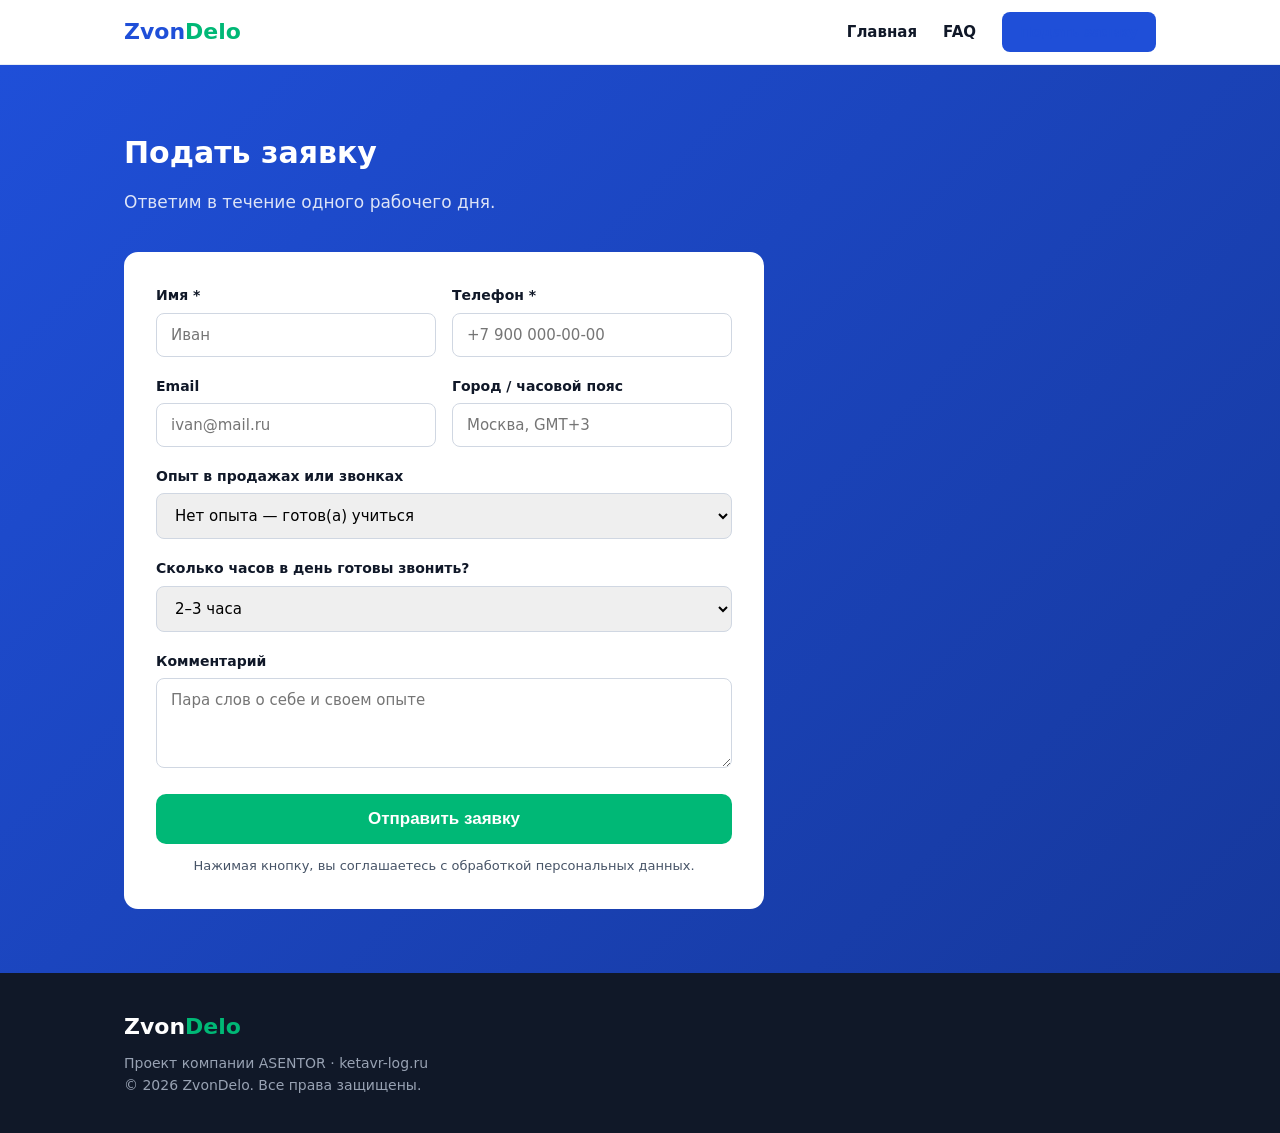
==== apply.html @ 4033c523 "split site into separate pages Co-Authored-By: Claude Fable 5 <noreply@anthropic.com>" ====
<!DOCTYPE html>
<html lang="ru">
<head>
<meta charset="UTF-8">
<meta name="viewport" content="width=device-width, initial-scale=1.0">
<title>Подать заявку — ZvonDelo | Стать оператором холодных звонков</title>
<meta name="description" content="Заявка на работу оператором холодных звонков в ZvonDelo. Займет 2 минуты — ответим в течение рабочего дня.">
<link rel="stylesheet" href="style.css">
</head>
<body>

<header>
  <div class="wrap nav">
    <a href="index.html" style="text-decoration:none"><div class="logo">Zvon<span>Delo</span></div></a>
    <div class="nav-links">
      <a href="index.html">Главная</a>
      <a href="faq.html">FAQ</a>
      <a class="btn-sm active" href="apply.html">Подать заявку</a>
    </div>
  </div>
</header>

<section class="form-sec" id="apply">
  <div class="wrap">
    <h2>Подать заявку</h2>
    <p class="sub">Ответим в течение одного рабочего дня.</p>
    <form onsubmit="event.preventDefault();alert('Спасибо! Ваша заявка отправлена. Мы свяжемся с вами в течение рабочего дня.');this.reset();">
      <div class="two">
        <div class="field"><label>Имя *</label><input required placeholder="Иван"></div>
        <div class="field"><label>Телефон *</label><input required type="tel" placeholder="+7 900 000-00-00"></div>
      </div>
      <div class="two">
        <div class="field"><label>Email</label><input type="email" placeholder="ivan@mail.ru"></div>
        <div class="field"><label>Город / часовой пояс</label><input placeholder="Москва, GMT+3"></div>
      </div>
      <div class="field"><label>Опыт в продажах или звонках</label>
        <select><option>Нет опыта — готов(а) учиться</option><option>До 1 года</option><option>1–3 года</option><option>Более 3 лет</option></select>
      </div>
      <div class="field"><label>Сколько часов в день готовы звонить?</label>
        <select><option>2–3 часа</option><option>4–5 часов</option><option>Полный день</option></select>
      </div>
      <div class="field"><label>Комментарий</label><textarea placeholder="Пара слов о себе и своем опыте"></textarea></div>
      <button type="submit">Отправить заявку</button>
      <div class="form-note">Нажимая кнопку, вы соглашаетесь с обработкой персональных данных.</div>
    </form>
  </div>
</section>

<footer>
  <div class="wrap">
    <div class="logo">Zvon<span style="color:var(--accent)">Delo</span></div>
    <div>Проект компании ASENTOR · ketavr-log.ru</div>
    <div>© 2026 ZvonDelo. Все права защищены.</div>
  </div>
</footer>

</body>
</html>
---- style.css ----
:root{
  --blue:#1f4fd8; --blue-dark:#16389c; --ink:#101828; --gray:#475467;
  --bg:#f7f9fc; --card:#ffffff; --accent:#00b876; --radius:14px;
}
*{margin:0;padding:0;box-sizing:border-box}
body{font-family:'Segoe UI',system-ui,-apple-system,sans-serif;color:var(--ink);background:var(--bg);line-height:1.6}
.wrap{max-width:1080px;margin:0 auto;padding:0 24px}
header{background:#fff;border-bottom:1px solid #e8edf5;position:sticky;top:0;z-index:10}
.nav{display:flex;align-items:center;justify-content:space-between;height:64px}
.logo{font-size:22px;font-weight:800;color:var(--blue)}
.logo span{color:var(--accent)}
.nav a.btn-sm{background:var(--blue);color:#fff;padding:9px 18px;border-radius:8px;text-decoration:none;font-weight:600;font-size:14px}
.nav-links{display:flex;gap:26px;align-items:center}
.nav-links a{color:var(--ink);text-decoration:none;font-size:15px;font-weight:600}
.nav-links a:hover{color:var(--blue)}
.nav-links a.active{color:var(--blue)}
@media(max-width:560px){.nav-links a:not(.btn-sm){display:none}}
.hero{padding:72px 0 64px;background:linear-gradient(135deg,#eef3ff 0%,#f7f9fc 60%)}
.hero h1{font-size:42px;line-height:1.15;max-width:640px;font-weight:800}
.hero h1 em{color:var(--blue);font-style:normal}
.hero p{font-size:19px;color:var(--gray);max-width:560px;margin:18px 0 30px}
.btn{display:inline-block;background:var(--blue);color:#fff;padding:15px 32px;border-radius:10px;font-size:17px;font-weight:700;text-decoration:none;transition:.2s}
.btn:hover{background:var(--blue-dark)}
.hero .note{font-size:14px;color:var(--gray);margin-top:12px}
.stats{display:flex;gap:48px;margin-top:44px;flex-wrap:wrap}
.stats div b{display:block;font-size:28px;color:var(--blue)}
.stats div span{font-size:14px;color:var(--gray)}
section{padding:64px 0}
h2{font-size:30px;font-weight:800;margin-bottom:12px}
.sub{color:var(--gray);font-size:17px;margin-bottom:36px;max-width:620px}
.grid{display:grid;grid-template-columns:repeat(auto-fit,minmax(240px,1fr));gap:20px}
.card{background:var(--card);border:1px solid #e8edf5;border-radius:var(--radius);padding:26px}
.card .num{width:38px;height:38px;border-radius:50%;background:var(--blue);color:#fff;display:flex;align-items:center;justify-content:center;font-weight:700;margin-bottom:14px}
.card h3{font-size:18px;margin-bottom:8px}
.card p{font-size:15px;color:var(--gray)}
.time{display:inline-block;background:#e6f9f1;color:var(--accent);font-size:13px;font-weight:700;padding:4px 12px;border-radius:6px;margin-bottom:10px}
.pay{background:#fff}
.pay-table{width:100%;border-collapse:collapse;background:var(--card);border-radius:var(--radius);overflow:hidden;border:1px solid #e8edf5}
.pay-table th{background:var(--blue);color:#fff;text-align:left;padding:14px 18px;font-size:15px}
.pay-table td{padding:14px 18px;border-top:1px solid #eef1f6;font-size:15px}
.pay-table td b{color:var(--accent);font-size:17px}
.projects .card h3{color:var(--blue)}
.req ul{list-style:none;display:grid;grid-template-columns:repeat(auto-fit,minmax(280px,1fr));gap:12px}
.req li{background:var(--card);border:1px solid #e8edf5;border-radius:10px;padding:14px 18px;font-size:15px}
.req li::before{content:"✓ ";color:var(--accent);font-weight:800}
.form-sec{background:linear-gradient(135deg,var(--blue) 0%,var(--blue-dark) 100%);color:#fff}
.form-sec h2,.form-sec .sub{color:#fff}
.form-sec .sub{opacity:.85}
form{background:#fff;border-radius:var(--radius);padding:32px;max-width:640px;color:var(--ink)}
.field{margin-bottom:18px}
.field label{display:block;font-size:14px;font-weight:600;margin-bottom:6px}
.field input,.field select,.field textarea{width:100%;padding:12px 14px;border:1px solid #d0d7e2;border-radius:8px;font-size:15px;font-family:inherit}
.field textarea{min-height:90px;resize:vertical}
.two{display:grid;grid-template-columns:1fr 1fr;gap:16px}
form button{width:100%;background:var(--accent);color:#fff;border:none;padding:15px;border-radius:10px;font-size:17px;font-weight:700;cursor:pointer}
form button:hover{filter:brightness(1.06)}
.form-note{font-size:13px;color:var(--gray);margin-top:12px;text-align:center}
.faq details{background:var(--card);border:1px solid #e8edf5;border-radius:10px;padding:18px 22px;margin-bottom:12px}
.faq summary{font-weight:700;cursor:pointer;font-size:16px}
.faq details p{margin-top:10px;color:var(--gray);font-size:15px}
.cta-strip{text-align:center;background:#fff;border-top:1px solid #e8edf5}
.cta-strip p{color:var(--gray);margin-bottom:20px}
footer{background:var(--ink);color:#98a2b3;padding:36px 0;font-size:14px}
footer .logo{color:#fff;margin-bottom:8px}
@media(max-width:640px){.hero h1{font-size:30px}.two{grid-template-columns:1fr}}
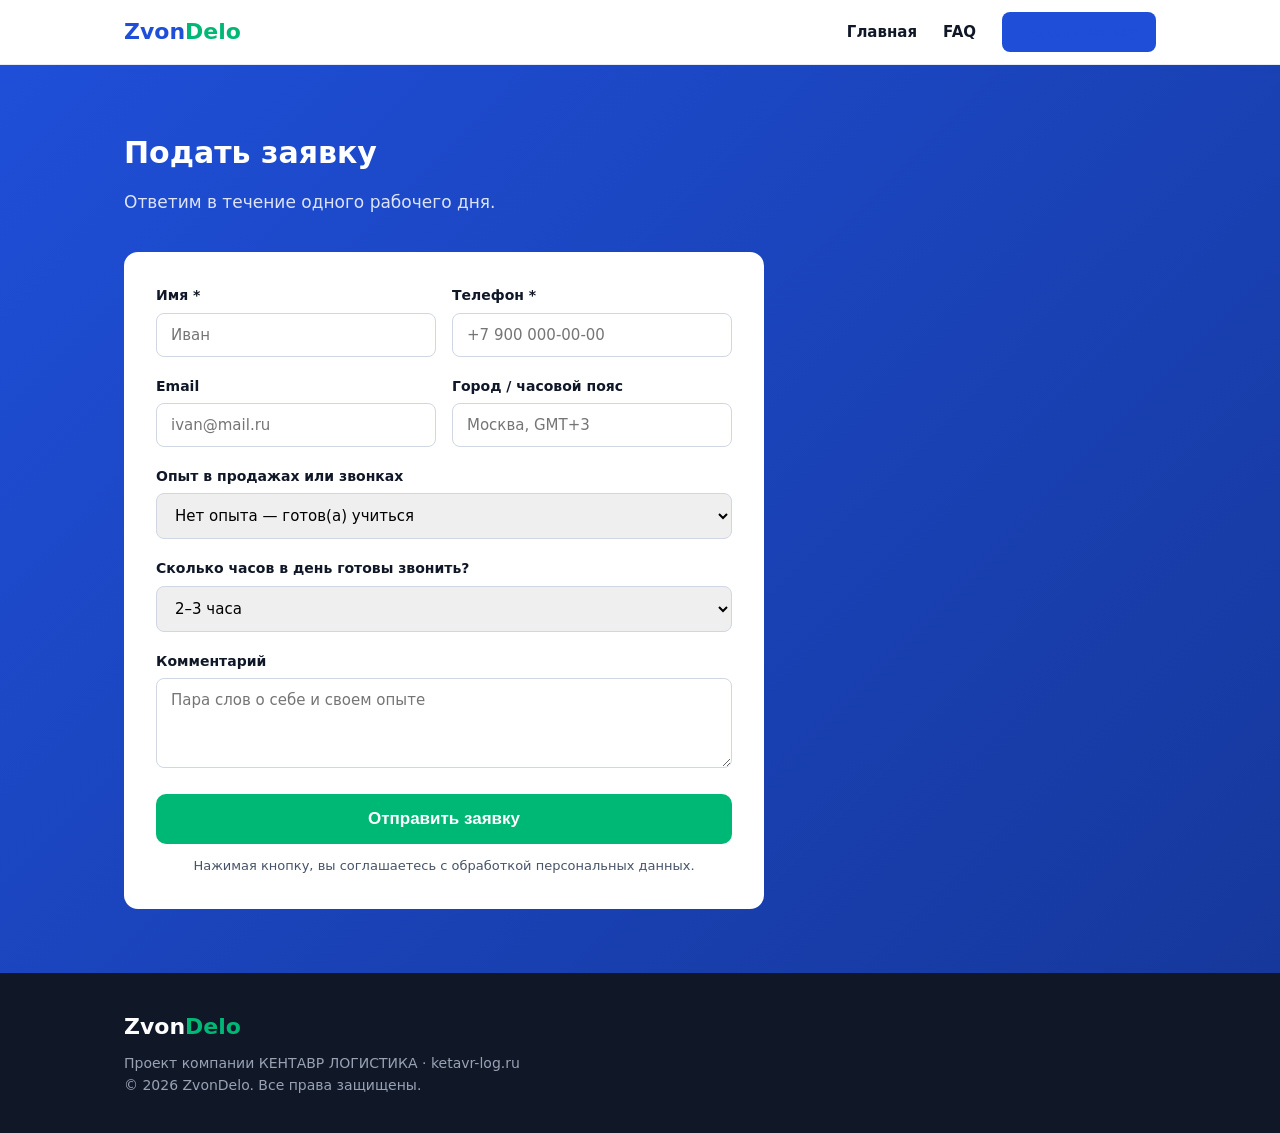
==== commit d3153ccf: "add ZD favicon Co-Authored-By: Claude Fable 5 <noreply@anthropic.com>" ====
--- a/apply.html
+++ b/apply.html
@@ -5,6 +5,7 @@
 <meta name="viewport" content="width=device-width, initial-scale=1.0">
 <title>Подать заявку — ZvonDelo | Стать оператором холодных звонков</title>
 <meta name="description" content="Заявка на работу оператором холодных звонков в ZvonDelo. Займет 2 минуты — ответим в течение рабочего дня.">
+<link rel="icon" type="image/svg+xml" href="favicon.svg">
 <link rel="stylesheet" href="style.css">
 </head>
 <body>
@@ -49,7 +50,7 @@
 <footer>
   <div class="wrap">
     <div class="logo">Zvon<span style="color:var(--accent)">Delo</span></div>
-    <div>Проект компании ASENTOR · ketavr-log.ru</div>
+    <div>Проект компании КЕНТАВР ЛОГИСТИКА · ketavr-log.ru</div>
     <div>© 2026 ZvonDelo. Все права защищены.</div>
   </div>
 </footer>
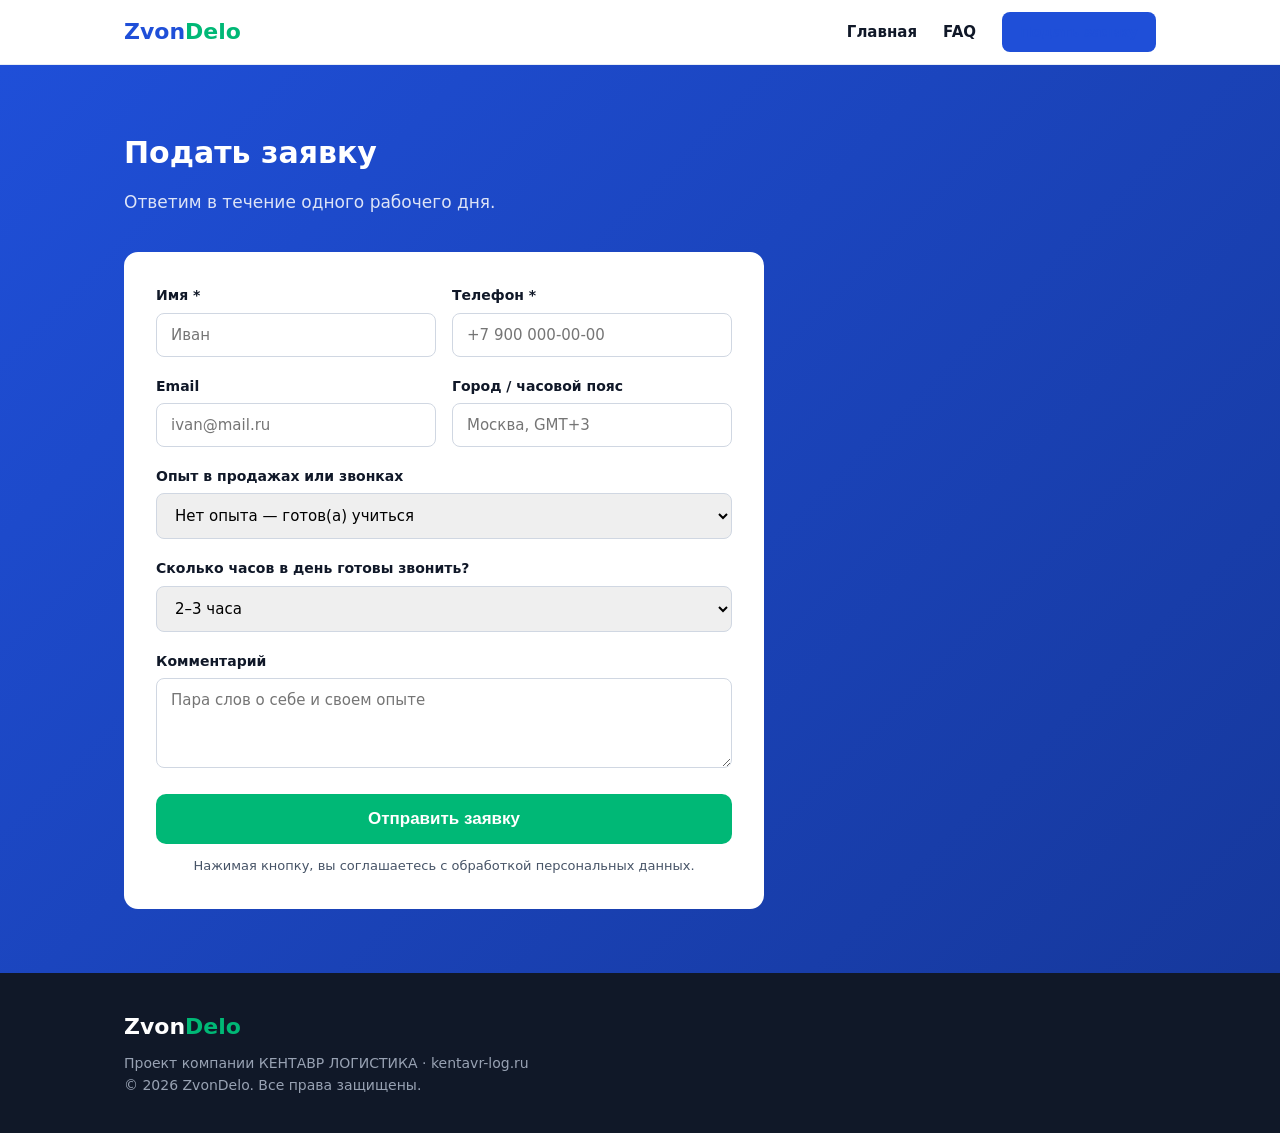
==== commit ad1d1e1e: "describe kentavr-log.ru project accurately, fix domain typo Co-Authored-By: Claude Fable 5 <noreply@" ====
--- a/apply.html
+++ b/apply.html
@@ -50,7 +50,7 @@
 <footer>
   <div class="wrap">
     <div class="logo">Zvon<span style="color:var(--accent)">Delo</span></div>
-    <div>Проект компании КЕНТАВР ЛОГИСТИКА · ketavr-log.ru</div>
+    <div>Проект компании КЕНТАВР ЛОГИСТИКА · kentavr-log.ru</div>
     <div>© 2026 ZvonDelo. Все права защищены.</div>
   </div>
 </footer>
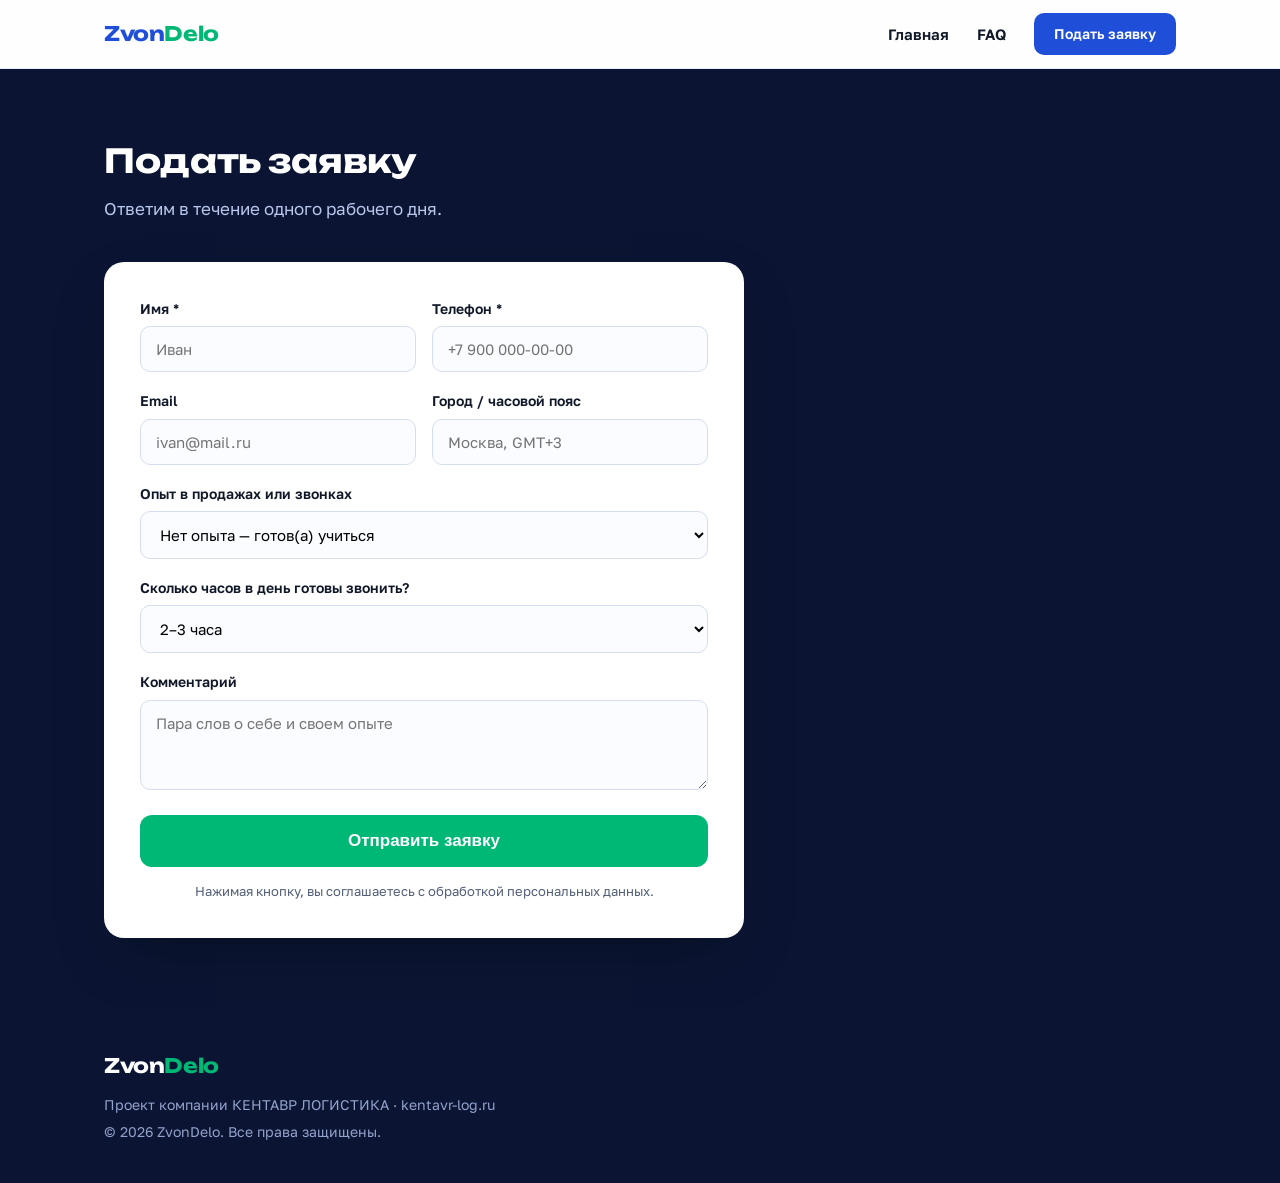
==== commit b7621bc6: "redesign: lively visual style with Unbounded/Golos type, animated hero and motion accents Co-Authore" ====
--- a/apply.html
+++ b/apply.html
@@ -1,11 +1,16 @@
 <!DOCTYPE html>
 <html lang="ru">
 <head>
+
+
 <meta charset="UTF-8">
 <meta name="viewport" content="width=device-width, initial-scale=1.0">
 <title>Подать заявку — ZvonDelo | Стать оператором холодных звонков</title>
 <meta name="description" content="Заявка на работу оператором холодных звонков в ZvonDelo. Займет 2 минуты — ответим в течение рабочего дня.">
 <link rel="icon" type="image/svg+xml" href="favicon.svg">
+<link rel="preconnect" href="https://fonts.googleapis.com">
+<link rel="preconnect" href="https://fonts.gstatic.com" crossorigin>
+<link href="https://fonts.googleapis.com/css2?family=Unbounded:wght@500;700&family=Golos+Text:wght@400;500;600;700&display=swap" rel="stylesheet">
 <link rel="stylesheet" href="style.css">
 </head>
 <body>
@@ -49,7 +54,7 @@
 
 <footer>
   <div class="wrap">
-    <div class="logo">Zvon<span style="color:var(--accent)">Delo</span></div>
+    <div class="logo">Zvon<span style="color:var(--green)">Delo</span></div>
     <div>Проект компании КЕНТАВР ЛОГИСТИКА · kentavr-log.ru</div>
     <div>© 2026 ZvonDelo. Все права защищены.</div>
   </div>
--- a/style.css
+++ b/style.css
@@ -1,65 +1,164 @@
 :root{
-  --blue:#1f4fd8; --blue-dark:#16389c; --ink:#101828; --gray:#475467;
-  --bg:#f7f9fc; --card:#ffffff; --accent:#00b876; --radius:14px;
+  --blue:#1f4fd8; --blue-dark:#1740b4; --navy:#0b1533; --navy-2:#13224f;
+  --ink:#101828; --gray:#525f77; --bg:#f6f8fe; --card:#ffffff;
+  --green:#00b876; --green-dark:#00915d; --line:#e4eaf7;
+  --radius:16px; --shadow:0 14px 34px -14px rgba(16,38,110,.18);
 }
 *{margin:0;padding:0;box-sizing:border-box}
-body{font-family:'Segoe UI',system-ui,-apple-system,sans-serif;color:var(--ink);background:var(--bg);line-height:1.6}
-.wrap{max-width:1080px;margin:0 auto;padding:0 24px}
-header{background:#fff;border-bottom:1px solid #e8edf5;position:sticky;top:0;z-index:10}
-.nav{display:flex;align-items:center;justify-content:space-between;height:64px}
-.logo{font-size:22px;font-weight:800;color:var(--blue)}
-.logo span{color:var(--accent)}
-.nav a.btn-sm{background:var(--blue);color:#fff;padding:9px 18px;border-radius:8px;text-decoration:none;font-weight:600;font-size:14px}
-.nav-links{display:flex;gap:26px;align-items:center}
-.nav-links a{color:var(--ink);text-decoration:none;font-size:15px;font-weight:600}
+body{font-family:'Golos Text',system-ui,-apple-system,'Segoe UI',sans-serif;color:var(--ink);background:var(--bg);line-height:1.6}
+h1,h2,h3,.logo{font-family:'Unbounded','Golos Text',sans-serif}
+.wrap{max-width:1120px;margin:0 auto;padding:0 24px}
+
+header{position:sticky;top:0;z-index:20;background:rgba(255,255,255,.86);backdrop-filter:blur(12px);-webkit-backdrop-filter:blur(12px);border-bottom:1px solid var(--line)}
+.nav{display:flex;align-items:center;justify-content:space-between;height:68px}
+.logo{font-size:20px;font-weight:700;color:var(--blue);letter-spacing:-.02em}
+.logo span{color:var(--green)}
+.nav-links{display:flex;gap:28px;align-items:center}
+.nav-links a{color:var(--ink);text-decoration:none;font-size:15px;font-weight:600;transition:color .2s}
 .nav-links a:hover{color:var(--blue)}
 .nav-links a.active{color:var(--blue)}
+.nav a.btn-sm{background:var(--blue);color:#fff;padding:10px 20px;border-radius:10px;text-decoration:none;font-weight:600;font-size:14px;transition:background .2s,transform .2s}
+.nav a.btn-sm:hover{background:var(--blue-dark);transform:translateY(-1px);color:#fff}
 @media(max-width:560px){.nav-links a:not(.btn-sm){display:none}}
-.hero{padding:72px 0 64px;background:linear-gradient(135deg,#eef3ff 0%,#f7f9fc 60%)}
-.hero h1{font-size:42px;line-height:1.15;max-width:640px;font-weight:800}
-.hero h1 em{color:var(--blue);font-style:normal}
-.hero p{font-size:19px;color:var(--gray);max-width:560px;margin:18px 0 30px}
-.btn{display:inline-block;background:var(--blue);color:#fff;padding:15px 32px;border-radius:10px;font-size:17px;font-weight:700;text-decoration:none;transition:.2s}
-.btn:hover{background:var(--blue-dark)}
-.hero .note{font-size:14px;color:var(--gray);margin-top:12px}
-.stats{display:flex;gap:48px;margin-top:44px;flex-wrap:wrap}
-.stats div b{display:block;font-size:28px;color:var(--blue)}
-.stats div span{font-size:14px;color:var(--gray)}
-section{padding:64px 0}
-h2{font-size:30px;font-weight:800;margin-bottom:12px}
-.sub{color:var(--gray);font-size:17px;margin-bottom:36px;max-width:620px}
+
+.hero{padding:76px 0 84px;position:relative;overflow:hidden}
+.hero::before{content:"";position:absolute;inset:0;background-image:radial-gradient(circle,#d9e3fa 1.2px,transparent 1.2px);background-size:24px 24px;opacity:.55;-webkit-mask-image:radial-gradient(720px 480px at 78% 30%,#000 0%,transparent 70%);mask-image:radial-gradient(720px 480px at 78% 30%,#000 0%,transparent 70%)}
+.hero-grid{display:grid;grid-template-columns:1.05fr .95fr;gap:56px;align-items:center;position:relative}
+.hero h1{font-size:clamp(30px,4.4vw,44px);line-height:1.14;font-weight:700;letter-spacing:-.01em}
+.hero h1 em{font-style:normal;color:var(--blue);background-image:linear-gradient(0deg,rgba(0,184,118,.22),rgba(0,184,118,.22));background-size:100% 34%;background-repeat:no-repeat;background-position:0 88%}
+.hero p{font-size:18px;color:var(--gray);max-width:540px;margin:20px 0 32px}
+.btn{display:inline-flex;align-items:center;gap:10px;background:var(--blue);color:#fff;padding:16px 32px;border-radius:12px;font-size:17px;font-weight:700;text-decoration:none;transition:background .2s,transform .2s,box-shadow .2s;box-shadow:0 10px 24px -10px rgba(31,79,216,.55)}
+.btn::after{content:"\2192";transition:transform .2s}
+.btn:hover{background:var(--blue-dark);transform:translateY(-2px)}
+.btn:hover::after{transform:translateX(4px)}
+.btn-green{background:var(--green);box-shadow:0 10px 24px -10px rgba(0,184,118,.55)}
+.btn-green:hover{background:var(--green-dark)}
+.hero .note{font-size:14px;color:var(--gray);margin-top:14px}
+.stats{display:flex;gap:32px;margin-top:44px;flex-wrap:wrap}
+.stats div b{display:block;font-size:24px;color:var(--blue);font-family:'Unbounded',sans-serif;font-weight:700}
+.stats div span{font-size:13px;color:var(--gray);display:block;max-width:150px}
+
+.hero-visual{position:relative;padding:36px 12px 44px}
+.call-card{background:#fff;border:1px solid var(--line);border-radius:20px;padding:26px;box-shadow:0 24px 60px -20px rgba(16,38,110,.28);transform:rotate(-1.5deg);position:relative}
+.call-top{display:flex;align-items:center;gap:10px;font-size:13px;font-weight:600;color:var(--gray)}
+.call-timer{margin-left:auto;font-variant-numeric:tabular-nums;color:var(--ink);background:#eef3ff;padding:2px 10px;border-radius:6px;font-weight:700}
+.live-dot{width:9px;height:9px;border-radius:50%;background:var(--green);animation:pulse 1.6s ease-out infinite}
+@keyframes pulse{0%{box-shadow:0 0 0 0 rgba(0,184,118,.5)}100%{box-shadow:0 0 0 10px rgba(0,184,118,0)}}
+.call-company{font-size:20px;font-weight:700;margin-top:14px}
+.call-role{font-size:14px;color:var(--gray)}
+.wave{display:flex;gap:5px;align-items:flex-end;height:28px;margin-top:18px}
+.wave i{width:5px;border-radius:3px;background:var(--blue);height:100%;transform-origin:bottom;animation:eq 1.1s ease-in-out infinite}
+.wave i:nth-child(1){animation-delay:0s;opacity:.9}
+.wave i:nth-child(2){animation-delay:.12s}
+.wave i:nth-child(3){animation-delay:.24s;opacity:.8}
+.wave i:nth-child(4){animation-delay:.36s}
+.wave i:nth-child(5){animation-delay:.48s;opacity:.7}
+.wave i:nth-child(6){animation-delay:.6s}
+.wave i:nth-child(7){animation-delay:.72s;opacity:.85}
+@keyframes eq{0%,100%{transform:scaleY(.25)}50%{transform:scaleY(1)}}
+.chip{position:absolute;display:flex;gap:10px;align-items:center;background:#fff;border:1px solid var(--line);box-shadow:var(--shadow);border-radius:999px;padding:10px 18px;font-size:13px;font-weight:600;white-space:nowrap}
+.chip b{color:var(--green);font-size:14px}
+.chip-lead{top:0;right:0;animation:float 5s ease-in-out infinite}
+.chip-meet{bottom:52px;left:-18px;animation:float 6s .8s ease-in-out infinite}
+.chip-pay{bottom:-6px;right:22px;animation:float 5.5s .4s ease-in-out infinite}
+@keyframes float{0%,100%{transform:translateY(0)}50%{transform:translateY(-9px)}}
+
+.ticker{background:var(--navy);overflow:hidden;padding:13px 0}
+.ticker-track{display:flex;gap:44px;width:max-content;animation:ticker 28s linear infinite}
+.ticker-track span{color:#c2cff2;font-size:13px;font-weight:600;letter-spacing:.08em;text-transform:uppercase;white-space:nowrap}
+.ticker-track span.dot{color:var(--green)}
+@keyframes ticker{to{transform:translateX(-50%)}}
+
+section{padding:72px 0}
+h2{font-size:clamp(24px,3.2vw,33px);font-weight:700;margin-bottom:14px;letter-spacing:-.01em;line-height:1.2}
+.sub{color:var(--gray);font-size:17px;margin-bottom:40px;max-width:620px}
 .grid{display:grid;grid-template-columns:repeat(auto-fit,minmax(240px,1fr));gap:20px}
-.card{background:var(--card);border:1px solid #e8edf5;border-radius:var(--radius);padding:26px}
-.card .num{width:38px;height:38px;border-radius:50%;background:var(--blue);color:#fff;display:flex;align-items:center;justify-content:center;font-weight:700;margin-bottom:14px}
-.card h3{font-size:18px;margin-bottom:8px}
+.card{background:var(--card);border:1px solid var(--line);border-radius:var(--radius);padding:28px;transition:transform .25s,box-shadow .25s,border-color .25s}
+.card:hover{transform:translateY(-5px);box-shadow:var(--shadow);border-color:#c9d7fb}
+.card .num{display:inline-flex;width:42px;height:42px;border-radius:12px;background:#e8efff;color:var(--blue);align-items:center;justify-content:center;font-family:'Unbounded',sans-serif;font-weight:700;font-size:17px;margin-bottom:16px}
+.card h3{font-size:17px;margin-bottom:8px;font-weight:600}
 .card p{font-size:15px;color:var(--gray)}
-.time{display:inline-block;background:#e6f9f1;color:var(--accent);font-size:13px;font-weight:700;padding:4px 12px;border-radius:6px;margin-bottom:10px}
+.time{display:inline-block;background:#e6f9f1;color:var(--green-dark);font-size:13px;font-weight:700;padding:4px 12px;border-radius:999px;margin-bottom:12px}
+
 .pay{background:#fff}
-.pay-table{width:100%;border-collapse:collapse;background:var(--card);border-radius:var(--radius);overflow:hidden;border:1px solid #e8edf5}
-.pay-table th{background:var(--blue);color:#fff;text-align:left;padding:14px 18px;font-size:15px}
-.pay-table td{padding:14px 18px;border-top:1px solid #eef1f6;font-size:15px}
-.pay-table td b{color:var(--accent);font-size:17px}
-.projects .card h3{color:var(--blue)}
-.req ul{list-style:none;display:grid;grid-template-columns:repeat(auto-fit,minmax(280px,1fr));gap:12px}
-.req li{background:var(--card);border:1px solid #e8edf5;border-radius:10px;padding:14px 18px;font-size:15px}
-.req li::before{content:"✓ ";color:var(--accent);font-weight:800}
-.form-sec{background:linear-gradient(135deg,var(--blue) 0%,var(--blue-dark) 100%);color:#fff}
-.form-sec h2,.form-sec .sub{color:#fff}
-.form-sec .sub{opacity:.85}
-form{background:#fff;border-radius:var(--radius);padding:32px;max-width:640px;color:var(--ink)}
+.pay-table{width:100%;border-collapse:collapse;background:var(--card);border-radius:var(--radius);overflow:hidden;border:1px solid var(--line);box-shadow:var(--shadow)}
+.pay-table th{background:var(--navy);color:#fff;text-align:left;padding:16px 20px;font-size:14px;letter-spacing:.04em;text-transform:uppercase}
+.pay-table td{padding:16px 20px;border-top:1px solid #eef1f6;font-size:15px;transition:background .2s}
+.pay-table tr:hover td{background:#f4f8ff}
+.pay-table td b{color:var(--green-dark);font-size:18px;white-space:nowrap}
+.pay-table tr.bonus td{background:#f2fbf7}
+.pay-table tr.bonus:hover td{background:#e9f8f1}
+
+.project-panel{background:var(--navy);border-radius:24px;padding:52px;position:relative;overflow:hidden}
+.project-panel::before{content:"";position:absolute;inset:0;background:radial-gradient(640px 320px at 85% 10%,rgba(31,79,216,.4),transparent 65%)}
+.project-panel>*{position:relative}
+.project-panel h2{color:#fff}
+.project-panel .sub{color:#b9c6ec}
+.route{display:flex;align-items:center;gap:16px;margin:8px 0 32px;flex-wrap:wrap}
+.route-pill{border:1px solid rgba(255,255,255,.25);color:#fff;padding:10px 22px;border-radius:999px;font-weight:600;font-size:15px;background:rgba(255,255,255,.06);white-space:nowrap}
+.route-line{flex:1;min-width:70px;height:2px;background:repeating-linear-gradient(90deg,#4d6ff0 0 12px,transparent 12px 22px);animation:dash 1s linear infinite}
+@keyframes dash{to{background-position:22px 0}}
+.route-arrow{color:#4d6ff0;font-size:20px}
+.project-card{background:rgba(255,255,255,.05);border:1px solid rgba(255,255,255,.14);border-radius:16px;padding:28px}
+.project-card h3{color:#8fb0ff;font-size:18px;margin-bottom:10px}
+.project-card p{color:#c3cdec;font-size:15px}
+
+.req ul{list-style:none;display:grid;grid-template-columns:repeat(auto-fit,minmax(280px,1fr));gap:14px}
+.req li{background:var(--card);border:1px solid var(--line);border-radius:12px;padding:16px 20px;font-size:15px;display:flex;align-items:center;gap:12px;transition:border-color .25s,transform .25s}
+.req li:hover{border-color:var(--green);transform:translateY(-2px)}
+.req li::before{content:"\2713";flex:0 0 auto;display:inline-flex;width:24px;height:24px;border-radius:50%;background:#e6f9f1;color:var(--green-dark);align-items:center;justify-content:center;font-size:13px;font-weight:800}
+
+.cta-panel{background:var(--navy);border-radius:24px;padding:64px 32px;text-align:center;position:relative;overflow:hidden}
+.cta-panel::before{content:"";position:absolute;inset:0;background:radial-gradient(500px 260px at 50% 0%,rgba(0,184,118,.25),transparent 65%)}
+.cta-panel>*{position:relative}
+.cta-panel h2{color:#fff}
+.cta-panel p{color:#b9c6ec;margin-bottom:28px}
+
+.form-sec{background:var(--navy)}
+.form-sec h2{color:#fff}
+.form-sec .sub{color:#b9c6ec}
+form{background:#fff;border-radius:20px;padding:36px;max-width:640px;color:var(--ink);box-shadow:0 24px 60px -20px rgba(0,0,0,.35)}
 .field{margin-bottom:18px}
 .field label{display:block;font-size:14px;font-weight:600;margin-bottom:6px}
-.field input,.field select,.field textarea{width:100%;padding:12px 14px;border:1px solid #d0d7e2;border-radius:8px;font-size:15px;font-family:inherit}
+.field input,.field select,.field textarea{width:100%;padding:13px 15px;border:1px solid #d5ddef;border-radius:10px;font-size:15px;font-family:inherit;transition:border-color .2s,box-shadow .2s;background:#fbfcff}
+.field input:focus,.field select:focus,.field textarea:focus{outline:none;border-color:var(--blue);box-shadow:0 0 0 4px rgba(31,79,216,.12);background:#fff}
 .field textarea{min-height:90px;resize:vertical}
 .two{display:grid;grid-template-columns:1fr 1fr;gap:16px}
-form button{width:100%;background:var(--accent);color:#fff;border:none;padding:15px;border-radius:10px;font-size:17px;font-weight:700;cursor:pointer}
-form button:hover{filter:brightness(1.06)}
-.form-note{font-size:13px;color:var(--gray);margin-top:12px;text-align:center}
-.faq details{background:var(--card);border:1px solid #e8edf5;border-radius:10px;padding:18px 22px;margin-bottom:12px}
-.faq summary{font-weight:700;cursor:pointer;font-size:16px}
-.faq details p{margin-top:10px;color:var(--gray);font-size:15px}
-.cta-strip{text-align:center;background:#fff;border-top:1px solid #e8edf5}
-.cta-strip p{color:var(--gray);margin-bottom:20px}
-footer{background:var(--ink);color:#98a2b3;padding:36px 0;font-size:14px}
+form button{width:100%;background:var(--green);color:#fff;border:none;padding:16px;border-radius:12px;font-size:17px;font-weight:700;cursor:pointer;transition:background .2s,transform .2s}
+form button:hover{background:var(--green-dark);transform:translateY(-1px)}
+.form-note{font-size:13px;color:var(--gray);margin-top:14px;text-align:center}
+
+.faq details{background:var(--card);border:1px solid var(--line);border-radius:14px;padding:18px 24px;margin-bottom:12px;transition:border-color .25s,box-shadow .25s}
+.faq details[open]{border-color:#c9d7fb;box-shadow:var(--shadow)}
+.faq summary{font-weight:600;cursor:pointer;font-size:16px;list-style:none;display:flex;align-items:center;justify-content:space-between;gap:16px}
+.faq summary::-webkit-details-marker{display:none}
+.faq summary::after{content:"+";font-size:24px;font-weight:400;color:var(--blue);transition:transform .25s;line-height:1}
+.faq details[open] summary::after{transform:rotate(45deg)}
+.faq details p{margin-top:12px;color:var(--gray);font-size:15px}
+
+.cta-strip{background:transparent}
+footer{background:var(--navy);color:#93a2cd;padding:40px 0;font-size:14px}
 footer .logo{color:#fff;margin-bottom:8px}
-@media(max-width:640px){.hero h1{font-size:30px}.two{grid-template-columns:1fr}}
+footer .wrap{display:flex;flex-direction:column;gap:4px}
+
+.reveal{opacity:1}
+@media (prefers-reduced-motion:no-preference){
+  .reveal{opacity:0;transform:translateY(18px);transition:opacity .6s cubic-bezier(.2,.7,.2,1),transform .6s cubic-bezier(.2,.7,.2,1)}
+  .reveal.in{opacity:1;transform:none}
+}
+@media (prefers-reduced-motion:reduce){
+  *,*::before,*::after{animation:none!important;transition:none!important}
+}
+
+@media(max-width:860px){
+  .hero-grid{grid-template-columns:1fr;gap:40px}
+  .hero-visual{max-width:440px;margin:0 auto;padding:36px 0 44px}
+  .chip-meet{left:0}
+  .project-panel{padding:36px 24px}
+}
+@media(max-width:640px){
+  .hero{padding:56px 0 64px}
+  .stats{gap:28px}
+  .two{grid-template-columns:1fr}
+  section{padding:56px 0}
+}
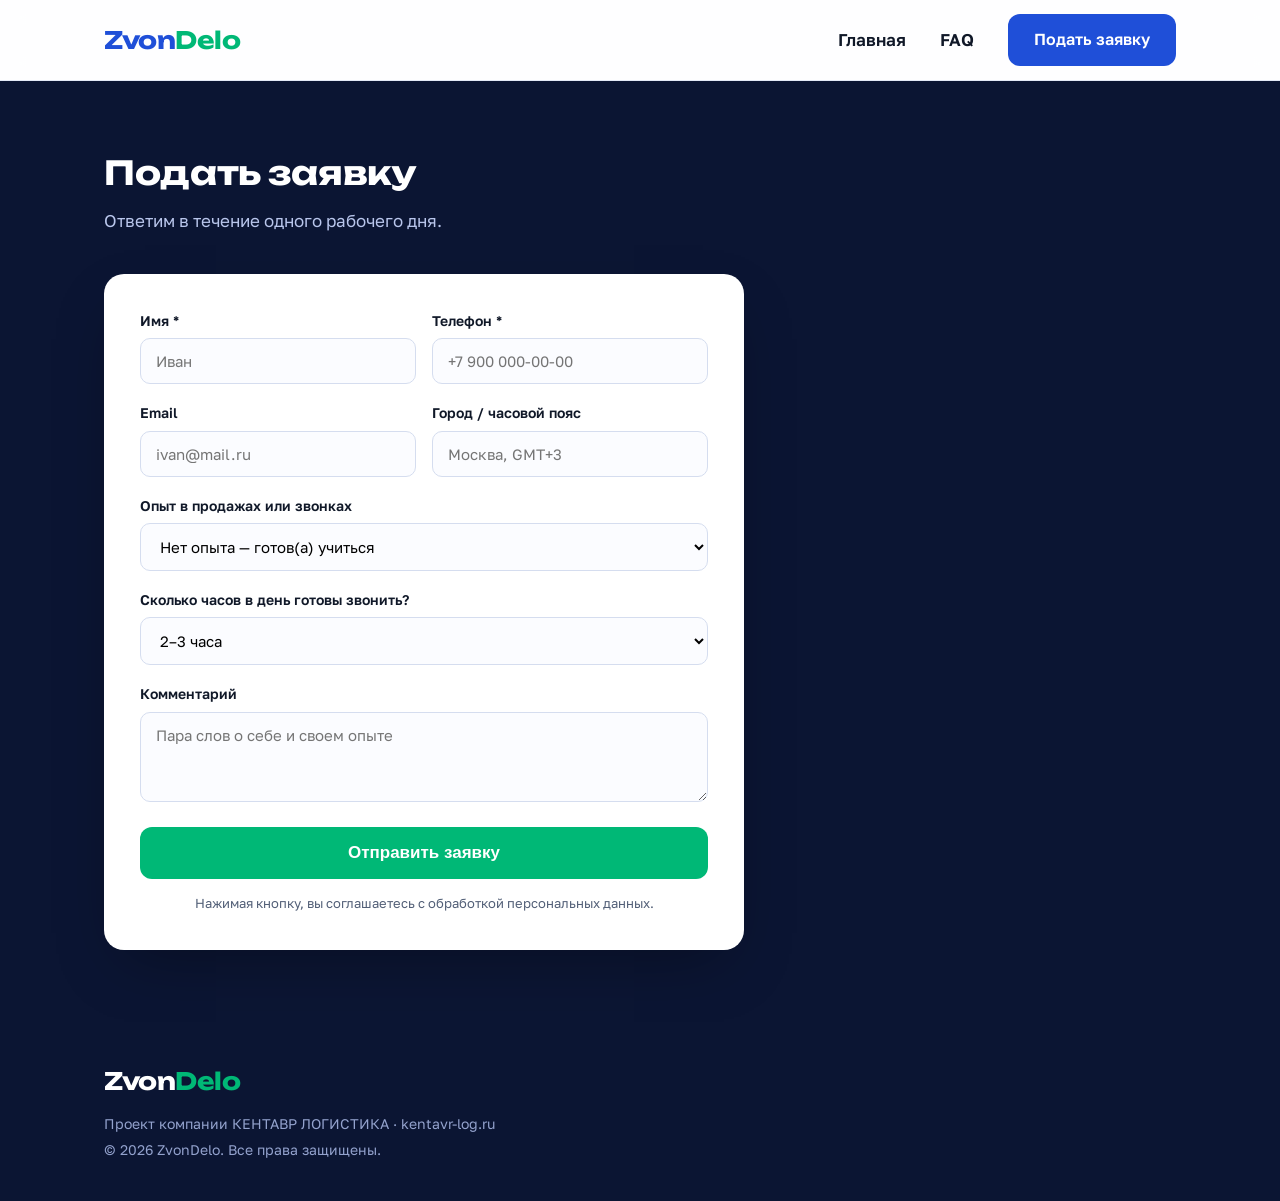
==== commit 9dbce8f1: "wire apply form to Supabase, enlarge nav Co-Authored-By: Claude Fable 5 <noreply@anthropic.com>" ====
--- a/apply.html
+++ b/apply.html
@@ -30,27 +30,64 @@
   <div class="wrap">
     <h2>Подать заявку</h2>
     <p class="sub">Ответим в течение одного рабочего дня.</p>
-    <form onsubmit="event.preventDefault();alert('Спасибо! Ваша заявка отправлена. Мы свяжемся с вами в течение рабочего дня.');this.reset();">
+    <form id="apply-form">
       <div class="two">
-        <div class="field"><label>Имя *</label><input required placeholder="Иван"></div>
-        <div class="field"><label>Телефон *</label><input required type="tel" placeholder="+7 900 000-00-00"></div>
+        <div class="field"><label>Имя *</label><input name="name" required placeholder="Иван"></div>
+        <div class="field"><label>Телефон *</label><input name="phone" required type="tel" placeholder="+7 900 000-00-00"></div>
       </div>
       <div class="two">
-        <div class="field"><label>Email</label><input type="email" placeholder="ivan@mail.ru"></div>
-        <div class="field"><label>Город / часовой пояс</label><input placeholder="Москва, GMT+3"></div>
+        <div class="field"><label>Email</label><input name="email" type="email" placeholder="ivan@mail.ru"></div>
+        <div class="field"><label>Город / часовой пояс</label><input name="city" placeholder="Москва, GMT+3"></div>
       </div>
       <div class="field"><label>Опыт в продажах или звонках</label>
-        <select><option>Нет опыта — готов(а) учиться</option><option>До 1 года</option><option>1–3 года</option><option>Более 3 лет</option></select>
+        <select name="experience"><option>Нет опыта — готов(а) учиться</option><option>До 1 года</option><option>1–3 года</option><option>Более 3 лет</option></select>
       </div>
       <div class="field"><label>Сколько часов в день готовы звонить?</label>
-        <select><option>2–3 часа</option><option>4–5 часов</option><option>Полный день</option></select>
+        <select name="hours"><option>2–3 часа</option><option>4–5 часов</option><option>Полный день</option></select>
       </div>
-      <div class="field"><label>Комментарий</label><textarea placeholder="Пара слов о себе и своем опыте"></textarea></div>
+      <div class="field"><label>Комментарий</label><textarea name="comment" placeholder="Пара слов о себе и своем опыте"></textarea></div>
       <button type="submit">Отправить заявку</button>
       <div class="form-note">Нажимая кнопку, вы соглашаетесь с обработкой персональных данных.</div>
+      <div class="form-msg form-msg-ok" hidden>Спасибо! Ваша заявка отправлена. Мы свяжемся с вами в течение рабочего дня.</div>
+      <div class="form-msg form-msg-err" hidden>Не удалось отправить заявку. Проверьте интернет и попробуйте еще раз.</div>
     </form>
   </div>
 </section>
+
+<script>
+(function(){
+  var SB_URL='https://ovjdxocmwrbjxkfrbwin.supabase.co';
+  var SB_KEY='eyJhbGciOiJIUzI1NiIsInR5cCI6IkpXVCJ9.eyJpc3MiOiJzdXBhYmFzZSIsInJlZiI6Im92amR4b2Ntd3JianhrZnJid2luIiwicm9sZSI6ImFub24iLCJpYXQiOjE3ODMwOTY3NjEsImV4cCI6MjA5ODY3Mjc2MX0.4yHaaY3BzSdKSomHhPeoMCQ7HzO7hz7ssjTV-bt1ZaI';
+  var form=document.getElementById('apply-form');
+  form.addEventListener('submit',function(ev){
+    ev.preventDefault();
+    var btn=form.querySelector('button');
+    var ok=form.querySelector('.form-msg-ok');
+    var err=form.querySelector('.form-msg-err');
+    ok.hidden=true;err.hidden=true;
+    btn.disabled=true;btn.textContent='Отправляем…';
+    var fd=new FormData(form);
+    var body={
+      name:fd.get('name'),phone:fd.get('phone'),
+      email:fd.get('email')||null,city:fd.get('city')||null,
+      experience:fd.get('experience'),hours:fd.get('hours'),
+      comment:fd.get('comment')||null
+    };
+    fetch(SB_URL+'/rest/v1/zvondelo_applications',{
+      method:'POST',
+      headers:{'apikey':SB_KEY,'Authorization':'Bearer '+SB_KEY,'Content-Type':'application/json','Prefer':'return=minimal'},
+      body:JSON.stringify(body)
+    }).then(function(r){
+      if(!r.ok){throw new Error('HTTP '+r.status)}
+      form.reset();ok.hidden=false;
+      btn.textContent='Заявка отправлена ✓';
+    }).catch(function(){
+      err.hidden=false;
+      btn.disabled=false;btn.textContent='Отправить заявку';
+    });
+  });
+})();
+</script>
 
 <footer>
   <div class="wrap">
--- a/style.css
+++ b/style.css
@@ -10,14 +10,14 @@
 .wrap{max-width:1120px;margin:0 auto;padding:0 24px}
 
 header{position:sticky;top:0;z-index:20;background:rgba(255,255,255,.86);backdrop-filter:blur(12px);-webkit-backdrop-filter:blur(12px);border-bottom:1px solid var(--line)}
-.nav{display:flex;align-items:center;justify-content:space-between;height:68px}
-.logo{font-size:20px;font-weight:700;color:var(--blue);letter-spacing:-.02em}
+.nav{display:flex;align-items:center;justify-content:space-between;height:80px}
+.logo{font-size:24px;font-weight:700;color:var(--blue);letter-spacing:-.02em}
 .logo span{color:var(--green)}
-.nav-links{display:flex;gap:28px;align-items:center}
-.nav-links a{color:var(--ink);text-decoration:none;font-size:15px;font-weight:600;transition:color .2s}
+.nav-links{display:flex;gap:34px;align-items:center}
+.nav-links a{color:var(--ink);text-decoration:none;font-size:17px;font-weight:600;transition:color .2s}
 .nav-links a:hover{color:var(--blue)}
 .nav-links a.active{color:var(--blue)}
-.nav a.btn-sm{background:var(--blue);color:#fff;padding:10px 20px;border-radius:10px;text-decoration:none;font-weight:600;font-size:14px;transition:background .2s,transform .2s}
+.nav a.btn-sm{background:var(--blue);color:#fff;padding:13px 26px;border-radius:12px;text-decoration:none;font-weight:600;font-size:16px;transition:background .2s,transform .2s}
 .nav a.btn-sm:hover{background:var(--blue-dark);transform:translateY(-1px);color:#fff}
 @media(max-width:560px){.nav-links a:not(.btn-sm){display:none}}
 
@@ -127,6 +127,9 @@
 form button{width:100%;background:var(--green);color:#fff;border:none;padding:16px;border-radius:12px;font-size:17px;font-weight:700;cursor:pointer;transition:background .2s,transform .2s}
 form button:hover{background:var(--green-dark);transform:translateY(-1px)}
 .form-note{font-size:13px;color:var(--gray);margin-top:14px;text-align:center}
+.form-msg{margin-top:16px;padding:14px 18px;border-radius:10px;font-size:15px;font-weight:600;text-align:center}
+.form-msg-ok{background:#e6f9f1;color:var(--green-dark)}
+.form-msg-err{background:#fdecec;color:#c0392b}
 
 .faq details{background:var(--card);border:1px solid var(--line);border-radius:14px;padding:18px 24px;margin-bottom:12px;transition:border-color .25s,box-shadow .25s}
 .faq details[open]{border-color:#c9d7fb;box-shadow:var(--shadow)}
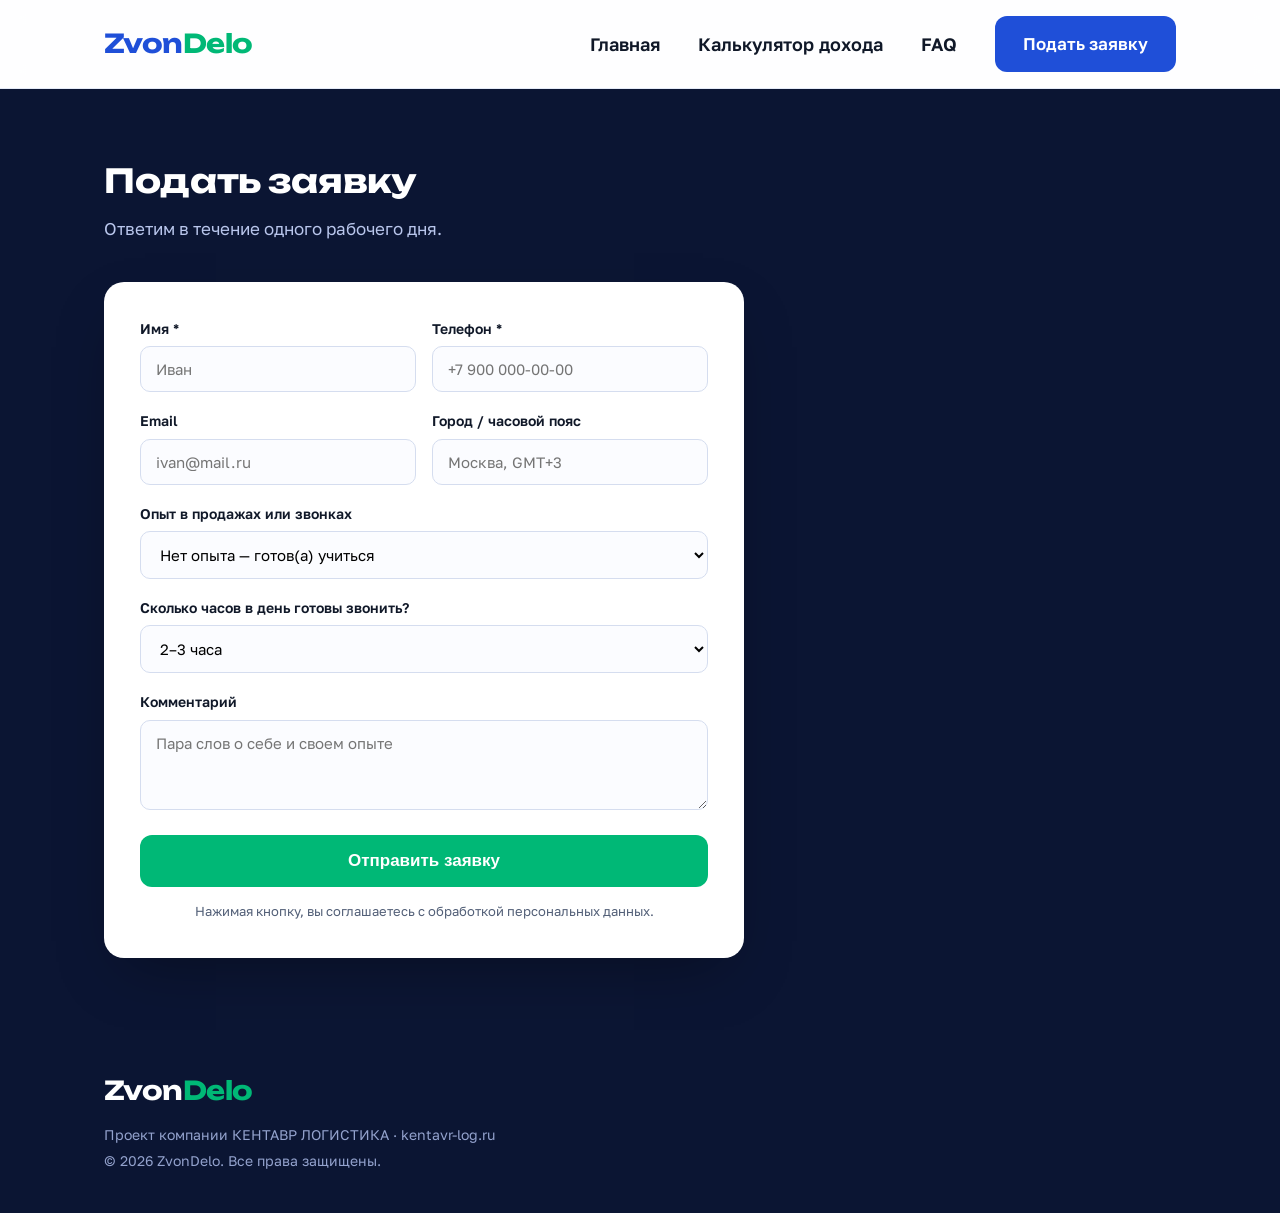
==== commit 8cb2be6b: "add income calculator tab, enlarge nav further Co-Authored-By: Claude Fable 5 <noreply@anthropic.com" ====
--- a/apply.html
+++ b/apply.html
@@ -20,6 +20,7 @@
     <a href="index.html" style="text-decoration:none"><div class="logo">Zvon<span>Delo</span></div></a>
     <div class="nav-links">
       <a href="index.html">Главная</a>
+      <a href="calculator.html">Калькулятор дохода</a>
       <a href="faq.html">FAQ</a>
       <a class="btn-sm active" href="apply.html">Подать заявку</a>
     </div>
--- a/style.css
+++ b/style.css
@@ -10,14 +10,14 @@
 .wrap{max-width:1120px;margin:0 auto;padding:0 24px}
 
 header{position:sticky;top:0;z-index:20;background:rgba(255,255,255,.86);backdrop-filter:blur(12px);-webkit-backdrop-filter:blur(12px);border-bottom:1px solid var(--line)}
-.nav{display:flex;align-items:center;justify-content:space-between;height:80px}
-.logo{font-size:24px;font-weight:700;color:var(--blue);letter-spacing:-.02em}
+.nav{display:flex;align-items:center;justify-content:space-between;height:88px}
+.logo{font-size:26px;font-weight:700;color:var(--blue);letter-spacing:-.02em}
 .logo span{color:var(--green)}
-.nav-links{display:flex;gap:34px;align-items:center}
-.nav-links a{color:var(--ink);text-decoration:none;font-size:17px;font-weight:600;transition:color .2s}
+.nav-links{display:flex;gap:38px;align-items:center}
+.nav-links a{color:var(--ink);text-decoration:none;font-size:18px;font-weight:600;transition:color .2s}
 .nav-links a:hover{color:var(--blue)}
 .nav-links a.active{color:var(--blue)}
-.nav a.btn-sm{background:var(--blue);color:#fff;padding:13px 26px;border-radius:12px;text-decoration:none;font-weight:600;font-size:16px;transition:background .2s,transform .2s}
+.nav a.btn-sm{background:var(--blue);color:#fff;padding:14px 28px;border-radius:12px;text-decoration:none;font-weight:600;font-size:17px;transition:background .2s,transform .2s}
 .nav a.btn-sm:hover{background:var(--blue-dark);transform:translateY(-1px);color:#fff}
 @media(max-width:560px){.nav-links a:not(.btn-sm){display:none}}
 
@@ -131,6 +131,29 @@
 .form-msg-ok{background:#e6f9f1;color:var(--green-dark)}
 .form-msg-err{background:#fdecec;color:#c0392b}
 
+.calc{padding:72px 0 64px}
+.calc-grid{display:grid;grid-template-columns:1.05fr .95fr;gap:24px;align-items:stretch}
+.calc-card{background:var(--card);border:1px solid var(--line);border-radius:20px;padding:32px}
+.slider-field{margin-bottom:28px}
+.slider-field label{display:flex;justify-content:space-between;align-items:baseline;font-size:15px;font-weight:600;margin-bottom:10px}
+.slider-field label b{font-family:'Unbounded',sans-serif;font-size:22px;color:var(--blue)}
+.slider-field input[type="range"]{width:100%;accent-color:var(--blue);cursor:pointer;height:28px}
+.slider-hint{font-size:13px;color:var(--gray);margin-top:6px}
+.calc-note{font-size:13px;color:var(--gray);border-top:1px solid var(--line);padding-top:16px;line-height:1.55}
+.calc-note a{color:var(--blue)}
+.result-card{background:var(--navy);border-radius:20px;padding:32px;color:#fff;display:flex;flex-direction:column;gap:18px;position:relative;overflow:hidden}
+.result-card::before{content:"";position:absolute;inset:0;background:radial-gradient(420px 220px at 80% 0%,rgba(0,184,118,.28),transparent 65%)}
+.result-card>*{position:relative}
+.calc-total span{display:block;font-size:14px;color:#b9c6ec;letter-spacing:.04em;text-transform:uppercase;margin-bottom:6px}
+.calc-total b{font-family:'Unbounded',sans-serif;font-size:clamp(30px,3.6vw,40px);font-weight:700;color:#fff}
+.calc-rows{display:flex;flex-direction:column;gap:10px}
+.calc-row{display:flex;justify-content:space-between;gap:16px;font-size:14px;color:#c3cdec;border-bottom:1px dashed rgba(255,255,255,.16);padding-bottom:10px}
+.calc-row i{font-style:normal;color:#8494c9;font-size:13px;display:block}
+.calc-row b{color:#2fd79c;white-space:nowrap;font-size:15px}
+.calc-extra{font-size:13px;color:#b9c6ec}
+.result-card .btn{justify-content:center;margin-top:auto}
+@media(max-width:860px){.calc-grid{grid-template-columns:1fr}}
+
 .faq details{background:var(--card);border:1px solid var(--line);border-radius:14px;padding:18px 24px;margin-bottom:12px;transition:border-color .25s,box-shadow .25s}
 .faq details[open]{border-color:#c9d7fb;box-shadow:var(--shadow)}
 .faq summary{font-weight:600;cursor:pointer;font-size:16px;list-style:none;display:flex;align-items:center;justify-content:space-between;gap:16px}
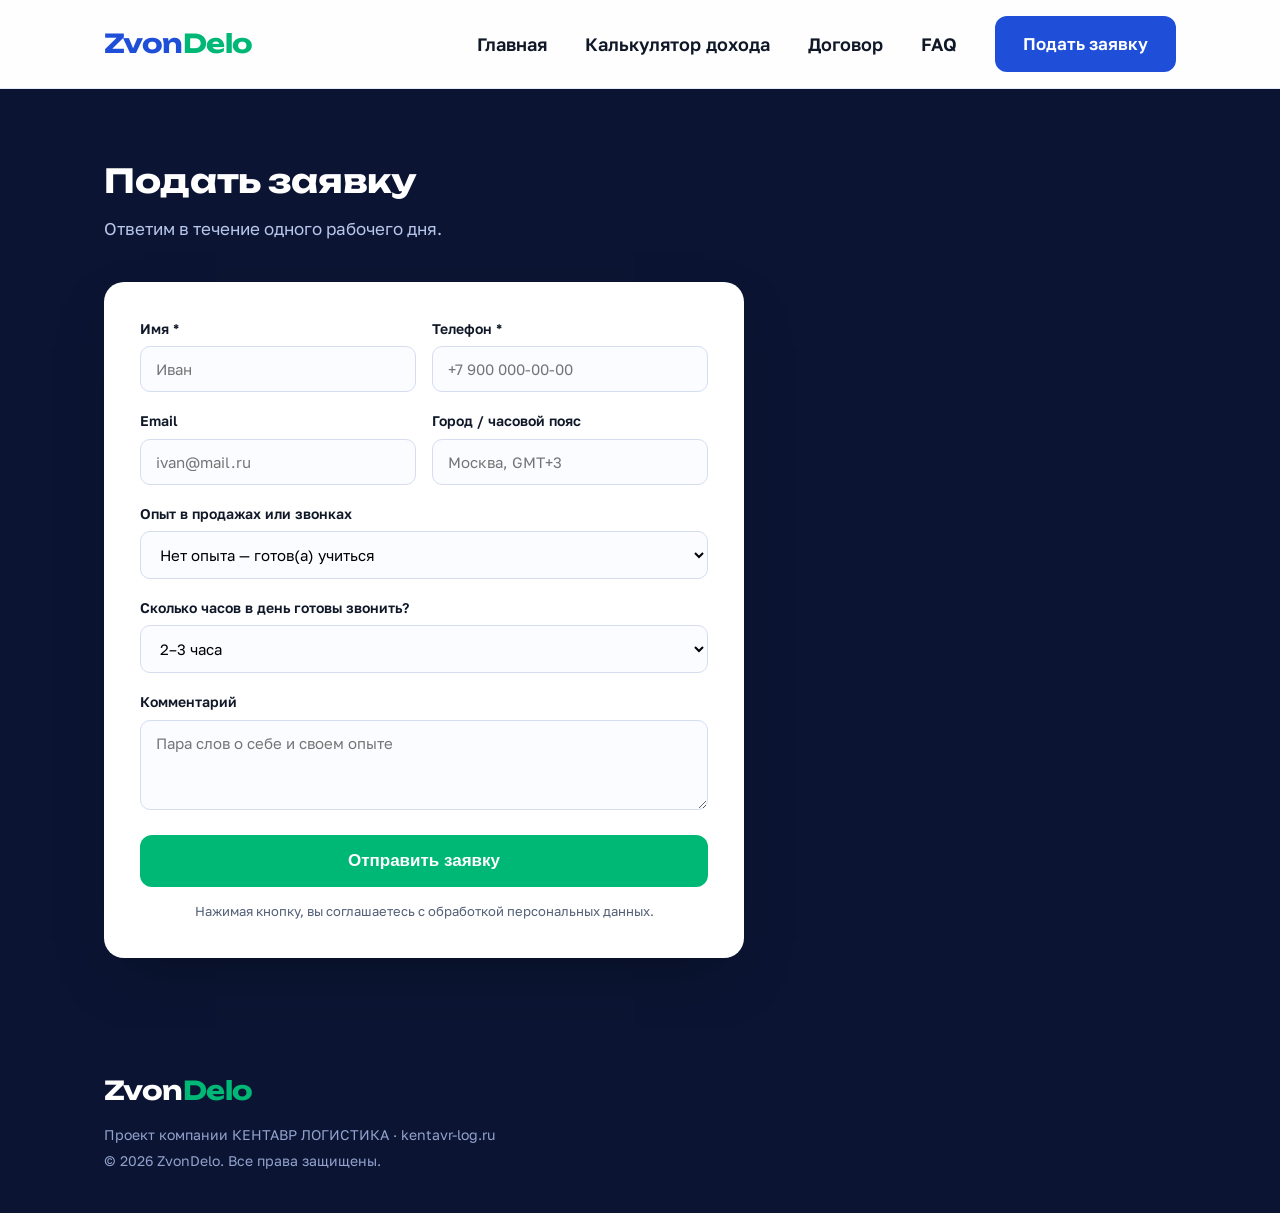
==== commit b40127ab: "contract page: official terms for operators, weekly payments emphasized Co-Authored-By: Claude Fable" ====
--- a/apply.html
+++ b/apply.html
@@ -21,6 +21,7 @@
     <div class="nav-links">
       <a href="index.html">Главная</a>
       <a href="calculator.html">Калькулятор дохода</a>
+      <a href="contract.html">Договор</a>
       <a href="faq.html">FAQ</a>
       <a class="btn-sm active" href="apply.html">Подать заявку</a>
     </div>
--- a/style.css
+++ b/style.css
@@ -37,6 +37,13 @@
 .stats{display:flex;gap:32px;margin-top:44px;flex-wrap:wrap}
 .stats div b{display:block;font-size:24px;color:var(--blue);font-family:'Unbounded',sans-serif;font-weight:700}
 .stats div span{font-size:13px;color:var(--gray);display:block;max-width:150px}
+.stats div a{text-decoration:none;display:block;transition:transform .2s}
+.stats div a:hover{transform:translateY(-2px)}
+.stats div a:hover b{color:var(--blue-dark)}
+.calc-pill{display:inline-flex;align-items:center;background:var(--green);color:#fff;font-size:13px;font-weight:700;padding:7px 14px;border-radius:999px;margin-top:8px;max-width:none;box-shadow:0 8px 18px -8px rgba(0,184,118,.7);animation:pillPulse 2.4s ease-out infinite;transition:background .2s}
+.stats div span.calc-pill{color:#fff;max-width:none}
+.stat-calc:hover .calc-pill{background:var(--green-dark)}
+@keyframes pillPulse{0%{box-shadow:0 8px 18px -8px rgba(0,184,118,.7),0 0 0 0 rgba(0,184,118,.35)}70%{box-shadow:0 8px 18px -8px rgba(0,184,118,.7),0 0 0 10px rgba(0,184,118,0)}100%{box-shadow:0 8px 18px -8px rgba(0,184,118,.7),0 0 0 0 rgba(0,184,118,0)}}
 
 .hero-visual{position:relative;padding:36px 12px 44px}
 .call-card{background:#fff;border:1px solid var(--line);border-radius:20px;padding:26px;box-shadow:0 24px 60px -20px rgba(16,38,110,.28);transform:rotate(-1.5deg);position:relative}
@@ -131,6 +138,11 @@
 .form-msg-ok{background:#e6f9f1;color:var(--green-dark)}
 .form-msg-err{background:#fdecec;color:#c0392b}
 
+.stat-label{display:block;font-size:13px;color:var(--gray);font-weight:500;max-width:170px}
+.life-banner{background:#e6f9f1;border:1px solid #b6ebd6;border-radius:20px;padding:34px 38px;margin-bottom:28px;color:var(--ink);max-width:820px}
+.life-big{font-family:'Unbounded','Golos Text',sans-serif;font-weight:700;font-size:clamp(36px,5.5vw,56px);line-height:1.08;color:var(--green-dark);letter-spacing:-.01em}
+.life-banner p{font-size:18px;color:var(--ink);margin-top:10px;font-weight:500}
+
 .calc{padding:72px 0 64px}
 .calc-grid{display:grid;grid-template-columns:1.05fr .95fr;gap:24px;align-items:stretch}
 .calc-card{background:var(--card);border:1px solid var(--line);border-radius:20px;padding:32px}
